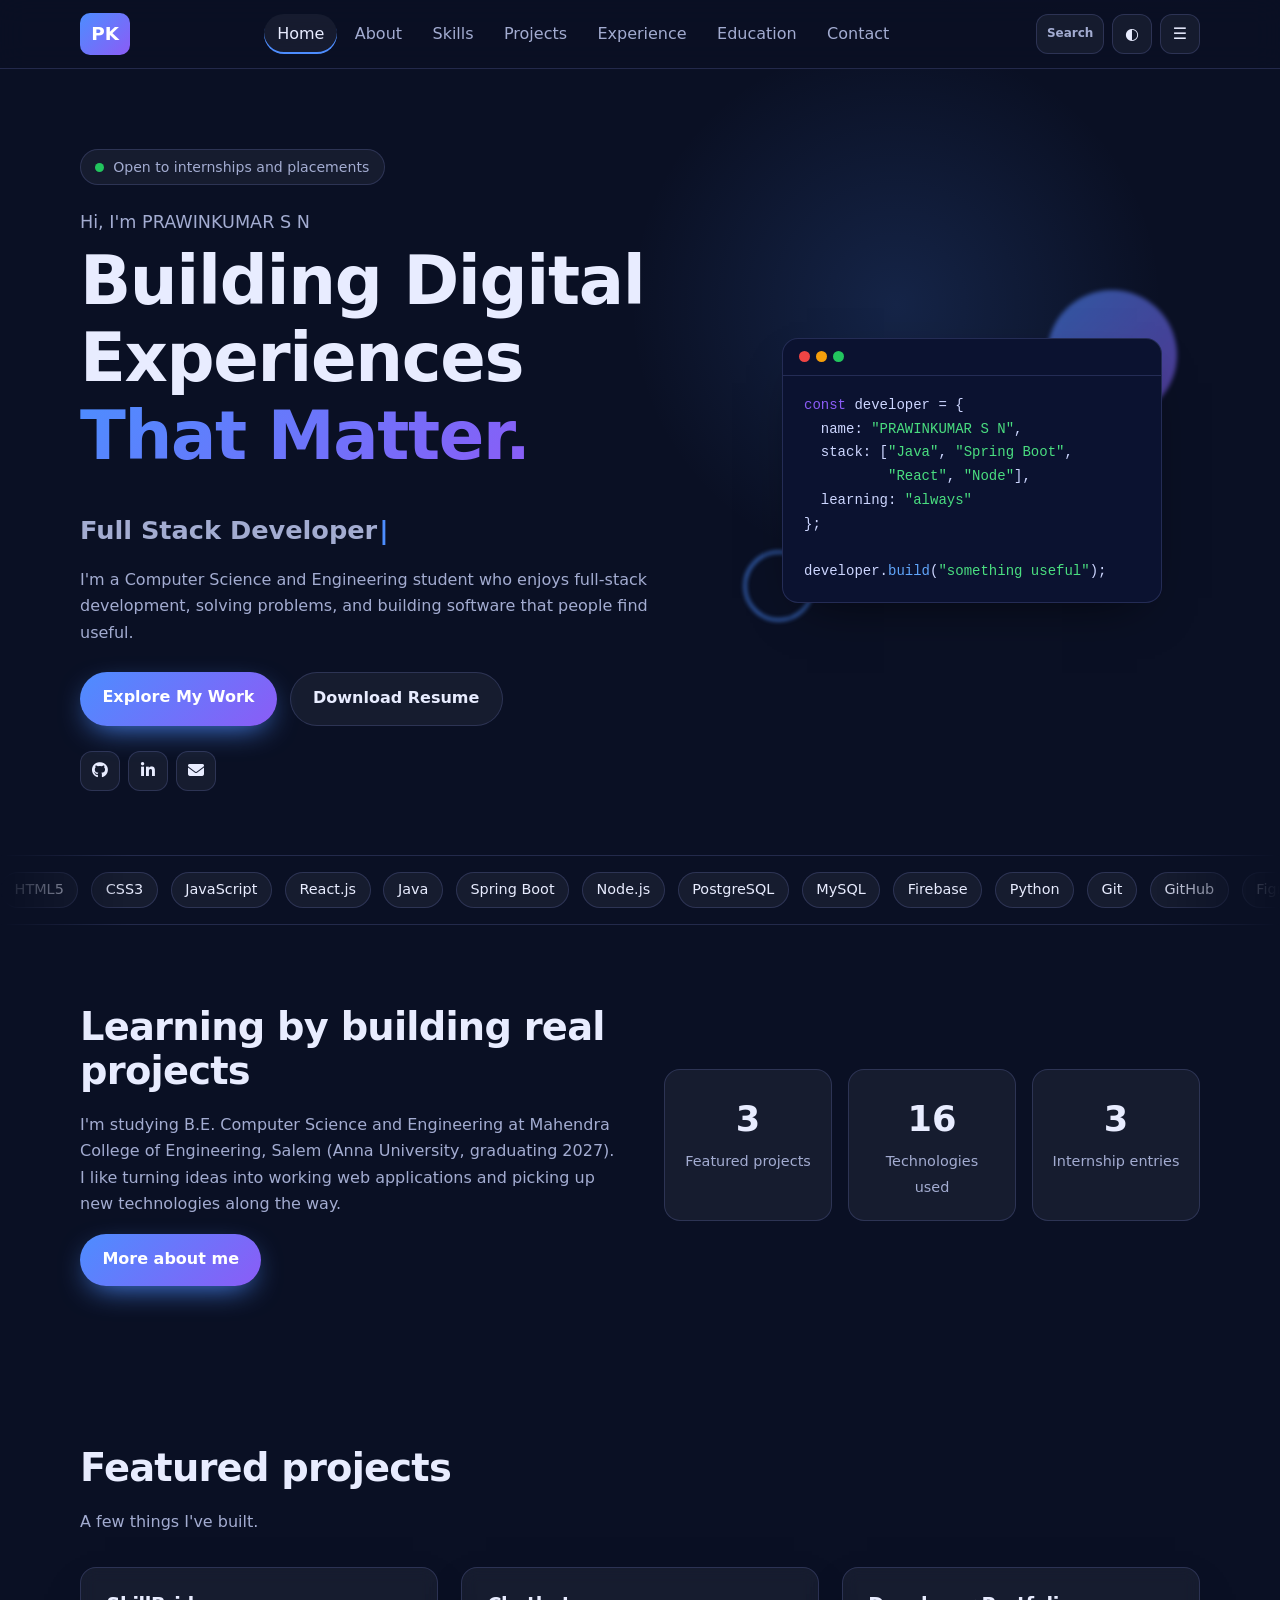
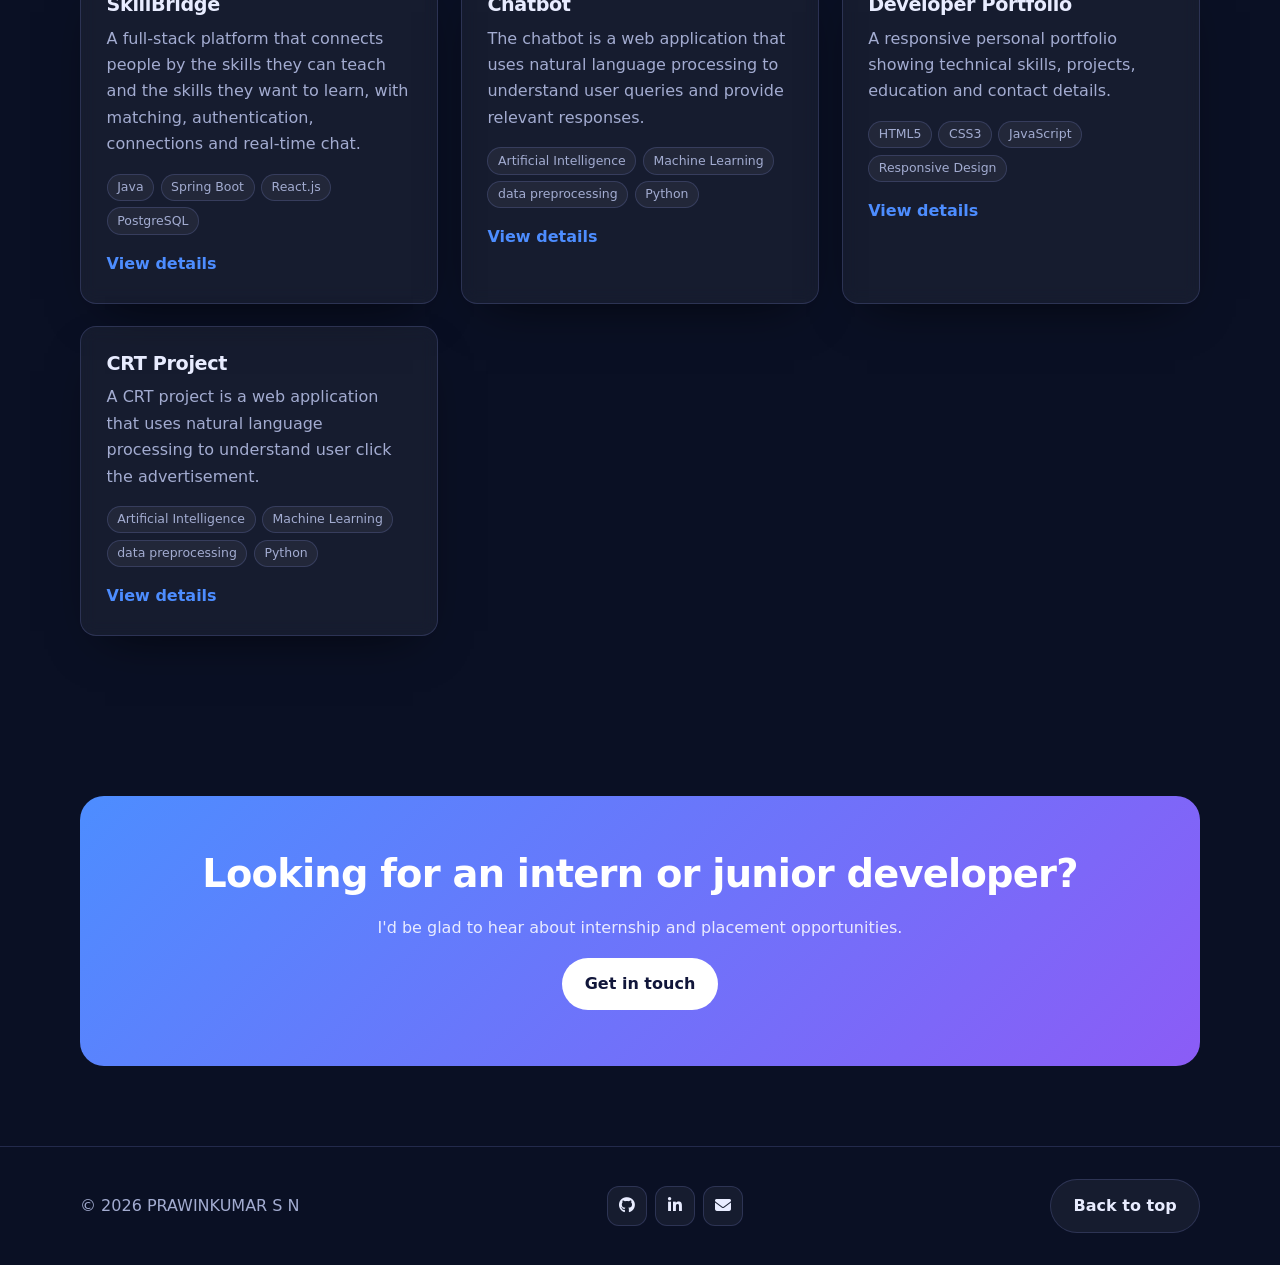
==== index.html @ 8d0e6314 "Add portfolio project files" ====
<!DOCTYPE html>
<html lang="en" data-theme="dark">
<head>
  <meta charset="UTF-8">
  <meta name="viewport" content="width=device-width, initial-scale=1">
  <title>PRAWINKUMAR S N | Aspiring Full Stack Developer</title>
  <link
  rel="stylesheet"
  href="https://cdnjs.cloudflare.com/ajax/libs/font-awesome/6.7.2/css/all.min.css"/>
  <meta name="description" content="Portfolio of PRAWINKUMAR S N, a Computer Science and Engineering student building full-stack web applications.">
  <!-- Apply saved theme before paint so there is no flash between pages -->
  <script>try{document.documentElement.dataset.theme=localStorage.getItem("theme")||"dark"}catch(e){}</script>
  <link rel="stylesheet" href="style.css">
  <script src="config.js"></script>
  <script src="script.js" defer></script>
</head>
<body>
  <div id="site-header"></div>

  <main>
    <!-- HERO -->
    <section class="hero" aria-labelledby="heroTitle">
      <div class="container hero-grid">
        <div>
          <p class="badge" id="availability"><span class="dot"></span><span id="availText"></span></p>
          <p class="name">Hi, I'm PRAWINKUMAR S N</p>
          <h1 id="heroTitle">Building Digital Experiences <span class="grad-text">That Matter.</span></h1>
          <p class="role-line"><span id="roleText"></span></p>
          <p>I'm a Computer Science and Engineering student who enjoys full-stack development, solving problems, and building software that people find useful.</p>
          <div class="cta">
            <a class="btn primary" href="projects.html">Explore My Work</a>
            <a class="btn" id="resumeBtn" href="RESUME(PRAWINKUMAR S N).pdf" download="Prawin_Kumar_Resume.pdf">Download Resume</a>
          </div>
          <div class="socials" id="heroSocials"></div>
        </div>

        <!-- Pure-CSS developer graphic: floating orbs + a tilting code card -->
        <div class="hero-art" aria-hidden="true">
          <span class="orb a"></span><span class="orb b"></span>
          <div class="code-card" id="codeCard">
            <div class="bar"><i></i><i></i><i></i></div>
<pre><span class="k">const</span> developer = {
  name: <span class="s">"PRAWINKUMAR S N"</span>,
  stack: [<span class="s">"Java"</span>, <span class="s">"Spring Boot"</span>,
          <span class="s">"React"</span>, <span class="s">"Node"</span>],
  learning: <span class="s">"always"</span>
};

developer.<span class="f">build</span>(<span class="s">"something useful"</span>);</pre>
          </div>
        </div>
      </div>
    </section>

    <!-- SKILLS MARQUEE (filled from config.js) -->
    <div class="marquee" id="marquee" aria-label="Technologies I work with"></div>

    <!-- ABOUT TEASER -->
    <section class="section">
      <div class="container split">
        <div class="reveal">
          <h2>Learning by building real projects</h2>
          <p>I'm studying B.E. Computer Science and Engineering at Mahendra College of Engineering, Salem (Anna University, graduating 2027). I like turning ideas into working web applications and picking up new technologies along the way.</p>
          <a class="btn primary" href="about.html">More about me</a>
        </div>
        <div class="stats reveal" id="stats"></div>
      </div>
    </section>

    <!-- FEATURED PROJECTS (filled from config.js) -->
    <section class="section">
      <div class="container">
        <h2 class="reveal">Featured projects</h2>
        <p class="reveal">A few things I've built.</p>
        <div class="cards" id="featured"></div>
      </div>
    </section>

    <!-- CONTACT BAND -->
    <section class="section">
      <div class="container cta-band reveal">
        <h2>Looking for an intern or junior developer?</h2>
        <p>I'd be glad to hear about internship and placement opportunities.</p>
        <a class="btn" href="contact.html">Get in touch</a>
      </div>
    </section>
  </main>

  <footer id="site-footer"></footer>
</body>
</html>
---- style.css ----
/* ==========================================================
   style.css — shared by every page
   1 tokens · 2 base · 3 nav · 4 buttons/cards · 5 hero
   6 sections · 7 palette/footer · 8 responsive/motion
   ========================================================== */

/* Smooth cross-page fade (Chrome/Edge); other browsers just load instantly */
@view-transition { navigation: auto; }

/* ---------- 1. Theme tokens: change colours HERE ---------- */
:root {
  --bg: #0a1024; --bg-2: #101834; --surface: rgba(255,255,255,.05); --border: rgba(148,163,255,.18);
  --text: #e8ecff; --muted: #a3acd1; --blue: #4d8dff; --violet: #8b5cf6;
  --grad: linear-gradient(135deg, var(--blue), var(--violet));
  --radius: 16px; --shadow: 0 20px 50px -25px rgba(0,0,0,.7);
}
:root[data-theme="light"] {
  --bg: #f5f7ff; --bg-2: #e9edff; --surface: rgba(255,255,255,.75); --border: rgba(60,70,160,.16);
  --text: #11163a; --muted: #4a5280; --blue: #2457e6; --violet: #6d3fe0; --shadow: 0 20px 40px -25px rgba(40,50,120,.35);
}

/* ---------- 2. Base ---------- */
*, *::before, *::after { box-sizing: border-box; }
html { scroll-behavior: smooth; scroll-padding-top: 80px; }
body { margin: 0; font: 16px/1.65 system-ui, "Segoe UI", Roboto, sans-serif; color: var(--text);
  background: radial-gradient(1000px 500px at 85% -10%, rgba(139,92,246,.18), transparent 60%), var(--bg); }
h1, h2, h3 { line-height: 1.15; margin: 0 0 .5em; letter-spacing: -.02em; }
h1 { font-size: clamp(2.3rem, 6vw, 4.2rem); } h2 { font-size: clamp(1.7rem, 3.5vw, 2.4rem); } h3 { font-size: 1.2rem; }
p { margin: 0 0 1em; color: var(--muted); }
a { color: inherit; }
:focus-visible { outline: 3px solid var(--blue); outline-offset: 3px; border-radius: 6px; }
.container { width: min(1120px, 92%); margin-inline: auto; }
.section { padding: 5rem 0; }
.muted { color: var(--muted); }
.grad-text { background: var(--grad); -webkit-background-clip: text; background-clip: text; color: transparent; }

/* ---------- 3. Navigation ---------- */
#site-header { position: sticky; top: 0; z-index: 50; backdrop-filter: blur(14px); background: color-mix(in srgb, var(--bg) 70%, transparent); border-bottom: 1px solid var(--border); }
.progress { position: absolute; left: 0; bottom: -1px; height: 3px; width: 100%; background: var(--grad); transform-origin: left; transform: scaleX(0); }
.nav { display: flex; align-items: center; justify-content: space-between; height: 68px; }
.logo { font-weight: 800; font-size: 1.15rem; text-decoration: none; padding: .35rem .7rem; border-radius: 10px; background: var(--grad); color: #fff; }
.nav-links { display: flex; gap: .3rem; }
.nav-links a { text-decoration: none; padding: .45rem .8rem; border-radius: 999px; color: var(--muted); transition: .2s; }
.nav-links a:hover { color: var(--text); background: var(--surface); }
.nav-links a[aria-current="page"] { color: var(--text); background: var(--surface); box-shadow: inset 0 -2px 0 var(--blue); }
.nav-tools { display: flex; gap: .5rem; }
.burger { display: none; }

/* ---------- 4. Buttons, cards, chips ---------- */
.btn, .icon-btn { font: inherit; cursor: pointer; text-decoration: none; transition: transform .2s, box-shadow .2s, background .2s; }
.btn { display: inline-block; padding: .8rem 1.4rem; border-radius: 999px; border: 1px solid var(--border); color: var(--text); background: var(--surface); font-weight: 600; }
.btn.primary { background: var(--grad); color: #fff; border: 0; box-shadow: 0 10px 30px -10px var(--blue); }
.btn:hover { transform: translateY(-2px); }
.icon-btn { display: inline-grid; place-items: center; min-width: 40px; height: 40px; padding: 0 .6rem; border-radius: 12px; border: 1px solid var(--border); background: var(--surface); color: var(--text); font-weight: 700; }
.icon-btn:hover { background: var(--grad); color: #fff; }
.kbd-btn { font-size: .75rem; color: var(--muted); }
.card { background: var(--surface); border: 1px solid var(--border); border-radius: var(--radius); padding: 1.6rem; box-shadow: var(--shadow); backdrop-filter: blur(8px); transition: transform .2s, border-color .2s; }
.card:hover { border-color: var(--blue); }
.chip { display: inline-block; padding: .3rem .85rem; border-radius: 999px; border: 1px solid var(--border); background: var(--surface); font-size: .9rem; white-space: nowrap; }
.chip.sm { font-size: .78rem; padding: .15rem .6rem; color: var(--muted); }
.tags { display: flex; flex-wrap: wrap; gap: .4rem; margin: 1rem 0; }
.link { color: var(--blue); font-weight: 600; text-decoration: none; } .link:hover { text-decoration: underline; }

/* ---------- 5. Hero (home) ---------- */
.hero { position: relative; overflow: hidden; padding: 5rem 0 4rem; --mx: 70%; --my: 30%; }
.hero::before { content: ""; position: absolute; inset: 0; pointer-events: none; background: radial-gradient(380px circle at var(--mx) var(--my), rgba(77,141,255,.16), transparent 70%); }
.hero-grid { position: relative; display: grid; grid-template-columns: 1.15fr .85fr; gap: 3rem; align-items: center; }
.badge { display: inline-flex; align-items: center; gap: .55rem; padding: .35rem .9rem; border: 1px solid var(--border); border-radius: 999px; background: var(--surface); font-size: .88rem; margin-bottom: 1.4rem; }
.dot { width: 9px; height: 9px; border-radius: 50%; background: #22c55e; box-shadow: 0 0 0 0 rgba(34,197,94,.6); animation: pulse 2s infinite; }
.hero .name { color: var(--muted); font-size: 1.1rem; margin-bottom: .4rem; }
.role-line { font-size: clamp(1.2rem, 2.5vw, 1.6rem); font-weight: 600; margin-bottom: 1rem; min-height: 2.2rem; }
.role-line::after { content: "|"; margin-left: 2px; color: var(--blue); animation: blink 1s steps(1) infinite; }
.cta { display: flex; flex-wrap: wrap; gap: .8rem; margin: 1.6rem 0; }
.socials { display: flex; gap: .5rem; }
.hero-art { position: relative; display: grid; place-items: center; min-height: 360px; }
.orb { position: absolute; border-radius: 50%; filter: blur(2px); animation: float 8s ease-in-out infinite; }
.orb.a { width: 130px; height: 130px; background: var(--grad); top: 0; right: 5%; opacity: .55; }
.orb.b { width: 70px; height: 70px; border: 2px solid var(--blue); bottom: 8%; left: 0; animation-delay: -3s; }
.code-card { position: relative; width: min(100%, 380px); border-radius: var(--radius); background: #0b1230; border: 1px solid var(--border); box-shadow: var(--shadow); transition: transform .15s; font: 14px/1.7 ui-monospace, Consolas, monospace; color: #cdd6ff; }
.code-card .bar { display: flex; gap: 6px; padding: .8rem 1rem; border-bottom: 1px solid var(--border); }
.code-card .bar i { width: 11px; height: 11px; border-radius: 50%; background: #ef4444; } .code-card .bar i:nth-child(2) { background: #f59e0b; } .code-card .bar i:nth-child(3) { background: #22c55e; }
.code-card pre { margin: 0; padding: 1.1rem 1.3rem; overflow-x: auto; }
.k { color: #8b5cf6; } .s { color: #4ade80; } .f { color: #60a5fa; }

/* ---------- 6. Sections ---------- */
.marquee { overflow: hidden; border-block: 1px solid var(--border); padding: 1rem 0; mask-image: linear-gradient(90deg, transparent, #000 10%, #000 90%, transparent); }
.track { display: flex; gap: .8rem; width: max-content; animation: scroll 35s linear infinite; }
.marquee:hover .track { animation-play-state: paused; }
.split { display: grid; grid-template-columns: 1fr 1fr; gap: 3rem; align-items: center; }
.stats { display: grid; grid-template-columns: repeat(3, 1fr); gap: 1rem; }
.stat { padding: 1.2rem; border-radius: var(--radius); border: 1px solid var(--border); background: var(--surface); text-align: center; }
.stat strong { display: block; font-size: 2.2rem; } .stat span { color: var(--muted); font-size: .9rem; }
.cards { display: grid; grid-template-columns: repeat(auto-fit, minmax(280px, 1fr)); gap: 1.4rem; margin-top: 2rem; }
.cta-band { text-align: center; padding: 3.5rem 1.5rem; border-radius: 24px; background: var(--grad); color: #fff; }
.cta-band p { color: rgba(255,255,255,.85); } .cta-band .btn { background: #fff; color: #11163a; border: 0; }
.reveal { opacity: 0; transform: translateY(24px); transition: opacity .7s, transform .7s; }
.reveal.in { opacity: 1; transform: none; }

/* ---------- 7. Palette + footer ---------- */
.palette { border: 1px solid var(--border); border-radius: var(--radius); background: var(--bg-2); color: var(--text); width: min(520px, 92vw); padding: 1rem; margin-top: 12vh; }
.palette::backdrop { background: rgba(5,8,24,.6); backdrop-filter: blur(4px); }
.palette input { width: 100%; padding: .8rem 1rem; font: inherit; border-radius: 10px; border: 1px solid var(--border); background: var(--bg); color: var(--text); }
.palette ul { list-style: none; margin: .6rem 0 0; padding: 0; }
.palette li { padding: .6rem .9rem; border-radius: 8px; cursor: pointer; } .palette li.sel, .palette li:hover { background: var(--grad); color: #fff; }
#site-footer { border-top: 1px solid var(--border); padding: 2rem 0; }
.foot { display: flex; flex-wrap: wrap; gap: 1rem; align-items: center; justify-content: space-between; } .foot p { margin: 0; }

/* ---------- 8. Responsive + motion ---------- */
@keyframes float { 50% { transform: translateY(-18px); } }
@keyframes blink { 50% { opacity: 0; } }
@keyframes scroll { to { transform: translateX(-50%); } }
@keyframes pulse { 70% { box-shadow: 0 0 0 9px rgba(34,197,94,0); } }
@media (max-width: 900px) {
  .hero-grid, .split { grid-template-columns: 1fr; } .hero-art { min-height: 280px; }
  .burger { display: inline-grid; }
  .nav-links { position: absolute; top: 68px; left: 0; right: 0; flex-direction: column; padding: 1rem 4%; background: var(--bg-2); border-bottom: 1px solid var(--border); display: none; }
  .nav-links.open { display: flex; } .kbd-btn { display: none; }
}
@media (max-width: 480px) { .stats { grid-template-columns: 1fr; } .section { padding: 3.5rem 0; } }
@media (prefers-reduced-motion: reduce) {
  *, *::before, *::after { animation: none !important; transition: none !important; scroll-behavior: auto !important; }
  .reveal { opacity: 1; transform: none; }
}

/* ==========================================================
   9. Inner pages (about, skills, projects, experience, contact)
   ========================================================== */
.page-hero { padding-top: 4rem; } .page-hero h1 { font-size: clamp(2rem, 5vw, 3.2rem); }
.filters { display: flex; flex-wrap: wrap; gap: .5rem; margin-top: 1.4rem; }
.filters .chip { cursor: pointer; font: inherit; color: var(--text); } .filters .chip.active { background: var(--grad); color: #fff; border-color: transparent; }
.group h3 { margin-bottom: 1rem; } .skill-row { display: flex; flex-wrap: wrap; gap: .6rem; }
.skill { display: flex; align-items: center; gap: .5rem; padding: .4rem .8rem .4rem .4rem; border: 1px solid var(--border); border-radius: 12px; transition: transform .2s, border-color .2s; }
.skill:hover { transform: translateY(-4px) scale(1.04); border-color: var(--violet); }
.ico { display: grid; place-items: center; width: 30px; height: 30px; border-radius: 8px; background: var(--grad); color: #fff; font-size: .72rem; font-weight: 700; }
.modal { width: min(640px, 94vw); max-height: 90vh; overflow: auto; padding: 2rem; border: 1px solid var(--border); border-radius: 20px; background: var(--bg-2); color: var(--text); animation: pop .25s; }
.modal::backdrop { background: rgba(5,8,24,.65); backdrop-filter: blur(5px); }
.modal .close { position: absolute; top: 1rem; right: 1rem; } .modal ul { color: var(--muted); padding-left: 1.2rem; }
@keyframes pop { from { opacity: 0; transform: scale(.96); } }
.timeline { list-style: none; margin: 2rem 0 0; padding: 0 0 0 1.6rem; border-left: 2px solid var(--border); }
.timeline li { position: relative; margin-bottom: 1.6rem; }
.timeline li::before { content: ""; position: absolute; left: -2.15rem; top: 1.6rem; width: 14px; height: 14px; border-radius: 50%; background: var(--grad); }
.todo { color: var(--violet); font-style: italic; }
.card.static:hover { border-color: var(--border); }
form.card { display: grid; gap: .4rem; } form label { font-weight: 600; margin-top: .6rem; }
form input, form textarea { font: inherit; padding: .8rem 1rem; border-radius: 12px; border: 1px solid var(--border); background: var(--bg); color: var(--text); }
form input[aria-invalid="true"], form textarea[aria-invalid="true"] { border-color: #ef4444; }
.err { color: #f87171; min-height: 1.1em; } .status { margin: .8rem 0 0; font-weight: 600; }
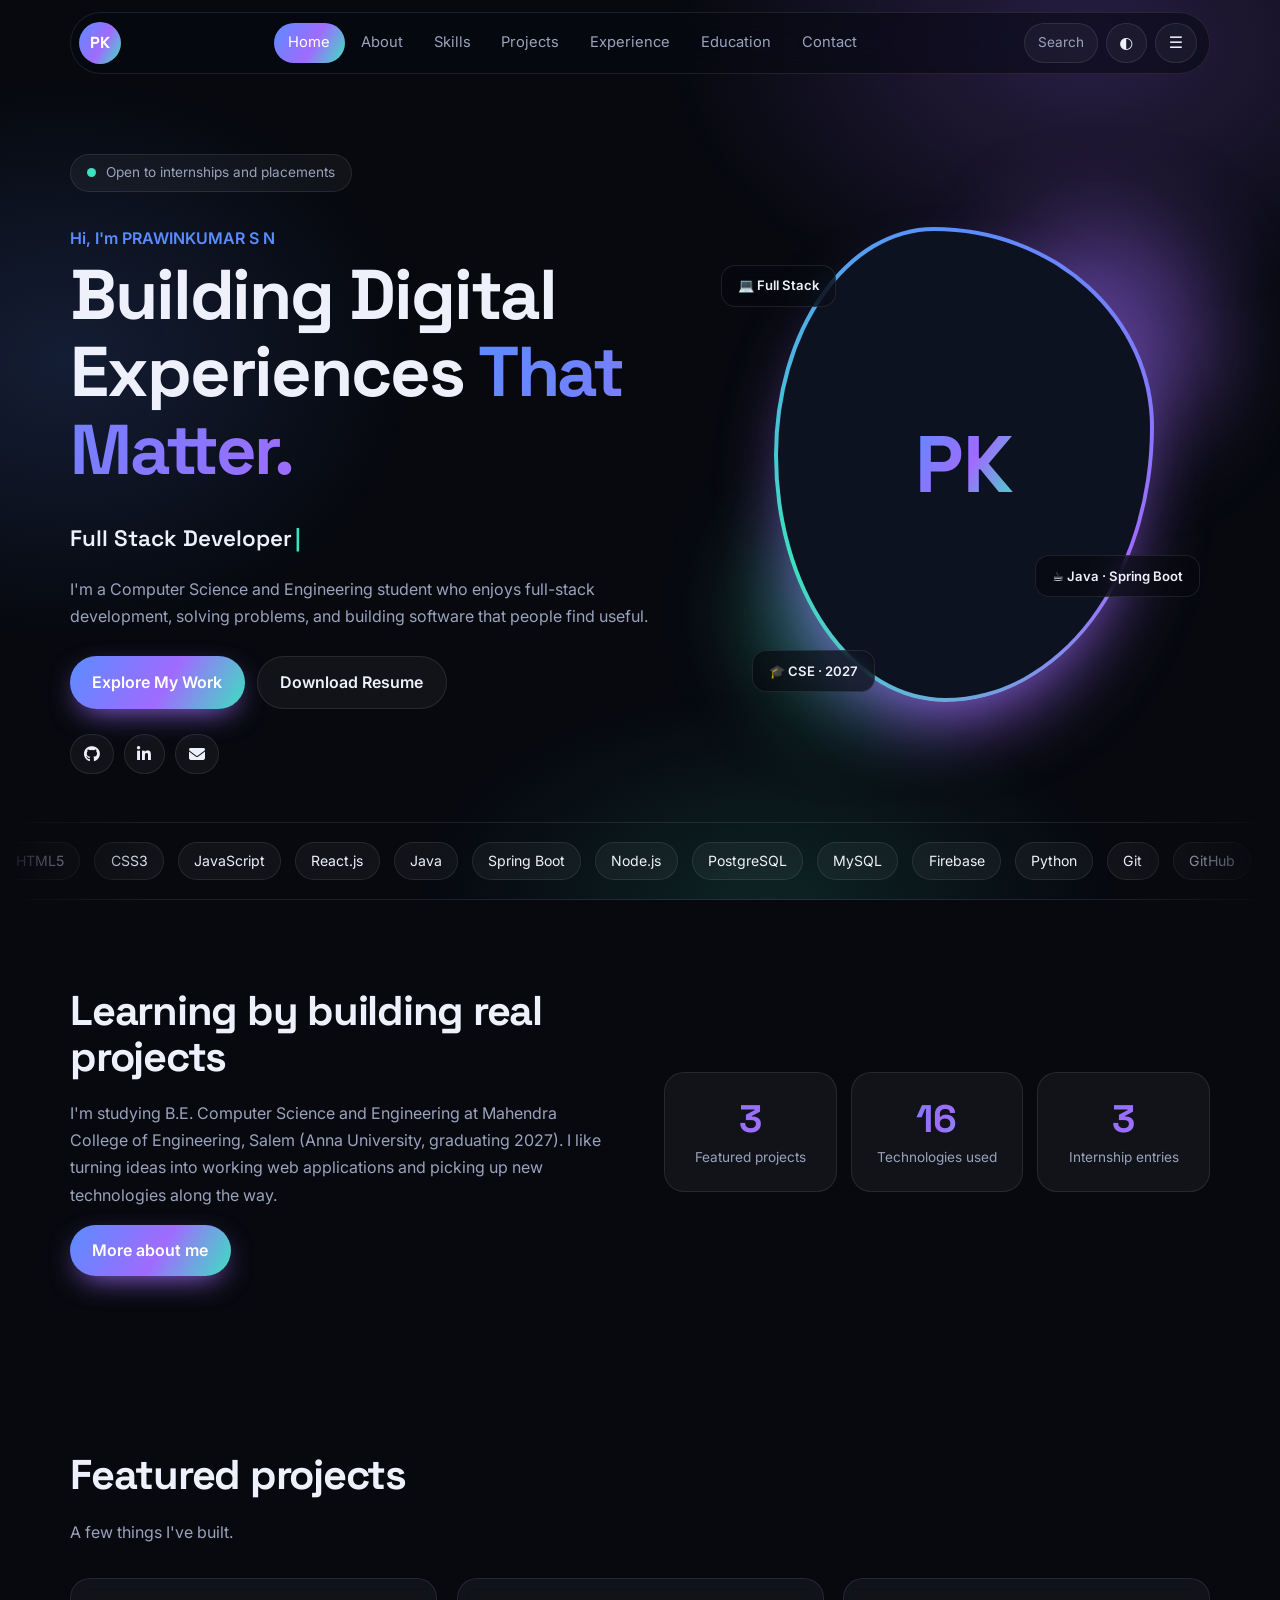
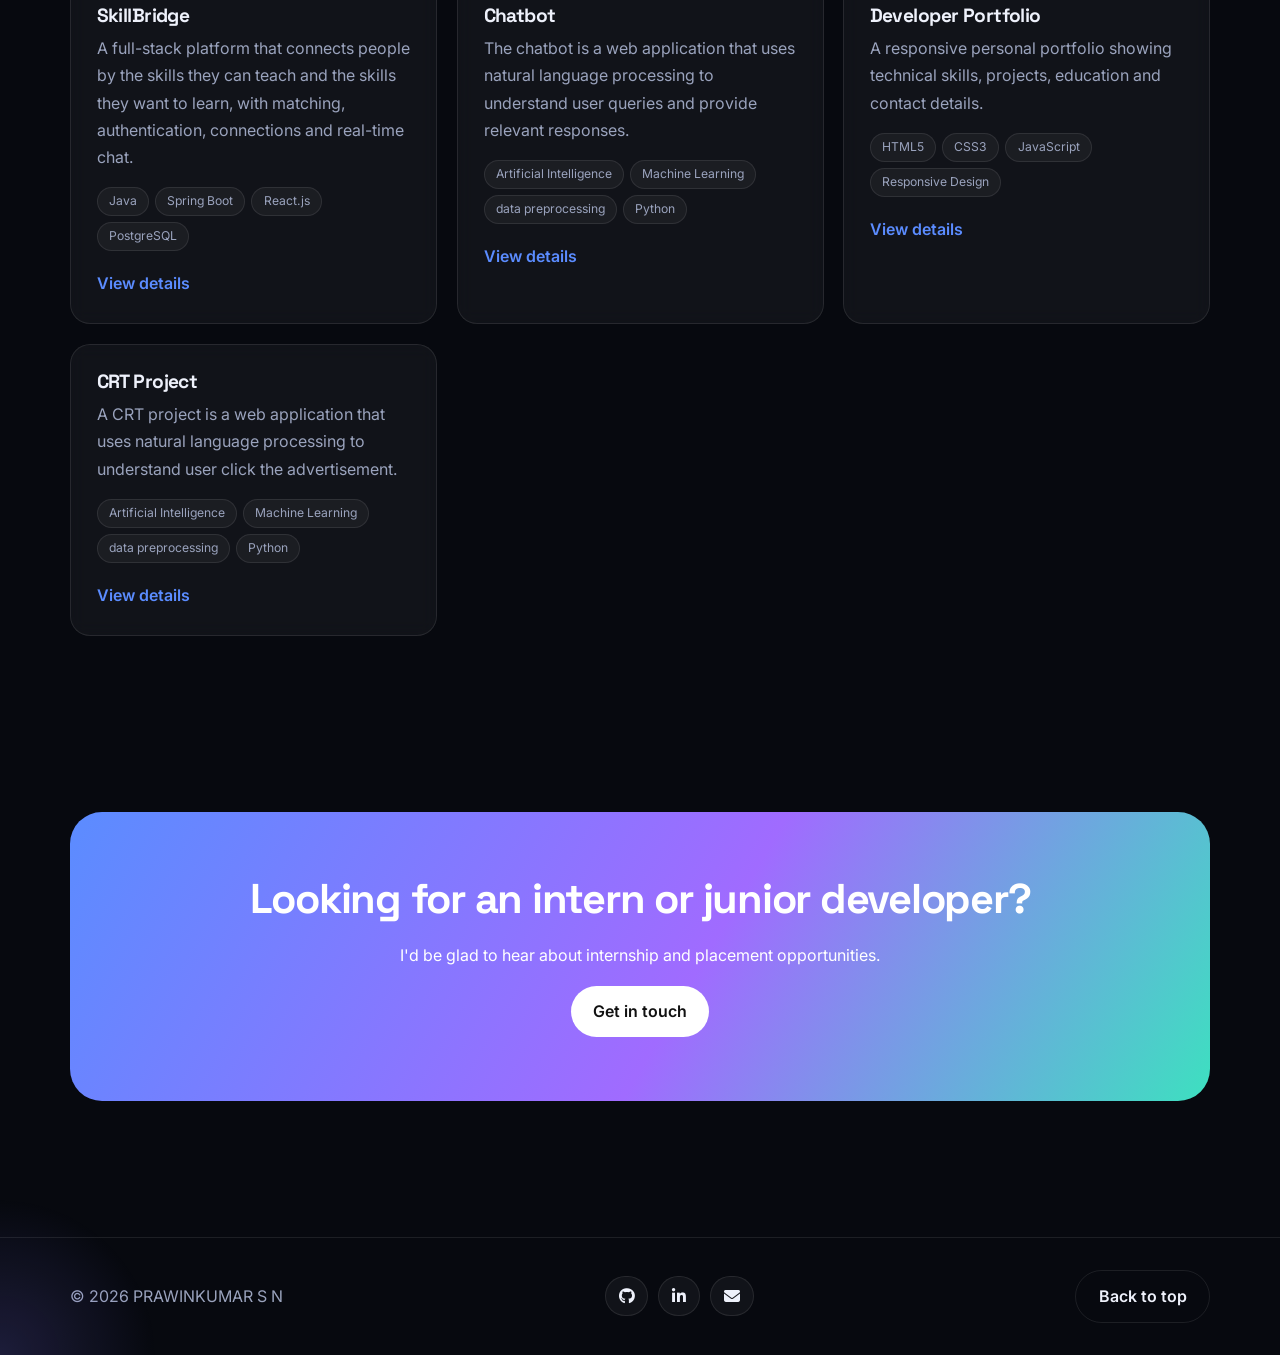
==== commit 2c02609a: "Update the profile picture" ====
--- a/index.html
+++ b/index.html
@@ -10,9 +10,11 @@
   <meta name="description" content="Portfolio of PRAWINKUMAR S N, a Computer Science and Engineering student building full-stack web applications.">
   <!-- Apply saved theme before paint so there is no flash between pages -->
   <script>try{document.documentElement.dataset.theme=localStorage.getItem("theme")||"dark"}catch(e){}</script>
+  <link rel="preconnect" href="https://fonts.googleapis.com"><link href="https://fonts.googleapis.com/css2?family=Inter:wght@400;500;600&family=Space+Grotesk:wght@500;700&display=swap" rel="stylesheet">
   <link rel="stylesheet" href="style.css">
   <script src="config.js"></script>
   <script src="script.js" defer></script>
+  <script src="modern.js" defer></script>
 </head>
 <body>
   <div id="site-header"></div>
@@ -35,20 +37,7 @@
         </div>
 
         <!-- Pure-CSS developer graphic: floating orbs + a tilting code card -->
-        <div class="hero-art" aria-hidden="true">
-          <span class="orb a"></span><span class="orb b"></span>
-          <div class="code-card" id="codeCard">
-            <div class="bar"><i></i><i></i><i></i></div>
-<pre><span class="k">const</span> developer = {
-  name: <span class="s">"PRAWINKUMAR S N"</span>,
-  stack: [<span class="s">"Java"</span>, <span class="s">"Spring Boot"</span>,
-          <span class="s">"React"</span>, <span class="s">"Node"</span>],
-  learning: <span class="s">"always"</span>
-};
-
-developer.<span class="f">build</span>(<span class="s">"something useful"</span>);</pre>
-          </div>
-        </div>
+        <div class="hero-art"><span class="orb a"></span><span class="orb b"></span><div class="photo-slot"></div></div>
       </div>
     </section>
 
--- a/style.css
+++ b/style.css
@@ -1,147 +1,96 @@
-/* ==========================================================
-   style.css — shared by every page
-   1 tokens · 2 base · 3 nav · 4 buttons/cards · 5 hero
-   6 sections · 7 palette/footer · 8 responsive/motion
-   ========================================================== */
-
-/* Smooth cross-page fade (Chrome/Edge); other browsers just load instantly */
+/* style.css — modern redesign. Colours: edit the :root tokens. */
 @view-transition { navigation: auto; }
-
-/* ---------- 1. Theme tokens: change colours HERE ---------- */
-:root {
-  --bg: #0a1024; --bg-2: #101834; --surface: rgba(255,255,255,.05); --border: rgba(148,163,255,.18);
-  --text: #e8ecff; --muted: #a3acd1; --blue: #4d8dff; --violet: #8b5cf6;
-  --grad: linear-gradient(135deg, var(--blue), var(--violet));
-  --radius: 16px; --shadow: 0 20px 50px -25px rgba(0,0,0,.7);
-}
-:root[data-theme="light"] {
-  --bg: #f5f7ff; --bg-2: #e9edff; --surface: rgba(255,255,255,.75); --border: rgba(60,70,160,.16);
-  --text: #11163a; --muted: #4a5280; --blue: #2457e6; --violet: #6d3fe0; --shadow: 0 20px 40px -25px rgba(40,50,120,.35);
-}
-
-/* ---------- 2. Base ---------- */
-*, *::before, *::after { box-sizing: border-box; }
-html { scroll-behavior: smooth; scroll-padding-top: 80px; }
-body { margin: 0; font: 16px/1.65 system-ui, "Segoe UI", Roboto, sans-serif; color: var(--text);
-  background: radial-gradient(1000px 500px at 85% -10%, rgba(139,92,246,.18), transparent 60%), var(--bg); }
-h1, h2, h3 { line-height: 1.15; margin: 0 0 .5em; letter-spacing: -.02em; }
-h1 { font-size: clamp(2.3rem, 6vw, 4.2rem); } h2 { font-size: clamp(1.7rem, 3.5vw, 2.4rem); } h3 { font-size: 1.2rem; }
-p { margin: 0 0 1em; color: var(--muted); }
-a { color: inherit; }
-:focus-visible { outline: 3px solid var(--blue); outline-offset: 3px; border-radius: 6px; }
-.container { width: min(1120px, 92%); margin-inline: auto; }
-.section { padding: 5rem 0; }
-.muted { color: var(--muted); }
-.grad-text { background: var(--grad); -webkit-background-clip: text; background-clip: text; color: transparent; }
-
-/* ---------- 3. Navigation ---------- */
-#site-header { position: sticky; top: 0; z-index: 50; backdrop-filter: blur(14px); background: color-mix(in srgb, var(--bg) 70%, transparent); border-bottom: 1px solid var(--border); }
-.progress { position: absolute; left: 0; bottom: -1px; height: 3px; width: 100%; background: var(--grad); transform-origin: left; transform: scaleX(0); }
-.nav { display: flex; align-items: center; justify-content: space-between; height: 68px; }
-.logo { font-weight: 800; font-size: 1.15rem; text-decoration: none; padding: .35rem .7rem; border-radius: 10px; background: var(--grad); color: #fff; }
-.nav-links { display: flex; gap: .3rem; }
-.nav-links a { text-decoration: none; padding: .45rem .8rem; border-radius: 999px; color: var(--muted); transition: .2s; }
-.nav-links a:hover { color: var(--text); background: var(--surface); }
-.nav-links a[aria-current="page"] { color: var(--text); background: var(--surface); box-shadow: inset 0 -2px 0 var(--blue); }
-.nav-tools { display: flex; gap: .5rem; }
-.burger { display: none; }
-
-/* ---------- 4. Buttons, cards, chips ---------- */
-.btn, .icon-btn { font: inherit; cursor: pointer; text-decoration: none; transition: transform .2s, box-shadow .2s, background .2s; }
-.btn { display: inline-block; padding: .8rem 1.4rem; border-radius: 999px; border: 1px solid var(--border); color: var(--text); background: var(--surface); font-weight: 600; }
-.btn.primary { background: var(--grad); color: #fff; border: 0; box-shadow: 0 10px 30px -10px var(--blue); }
-.btn:hover { transform: translateY(-2px); }
-.icon-btn { display: inline-grid; place-items: center; min-width: 40px; height: 40px; padding: 0 .6rem; border-radius: 12px; border: 1px solid var(--border); background: var(--surface); color: var(--text); font-weight: 700; }
-.icon-btn:hover { background: var(--grad); color: #fff; }
-.kbd-btn { font-size: .75rem; color: var(--muted); }
-.card { background: var(--surface); border: 1px solid var(--border); border-radius: var(--radius); padding: 1.6rem; box-shadow: var(--shadow); backdrop-filter: blur(8px); transition: transform .2s, border-color .2s; }
-.card:hover { border-color: var(--blue); }
-.chip { display: inline-block; padding: .3rem .85rem; border-radius: 999px; border: 1px solid var(--border); background: var(--surface); font-size: .9rem; white-space: nowrap; }
-.chip.sm { font-size: .78rem; padding: .15rem .6rem; color: var(--muted); }
-.tags { display: flex; flex-wrap: wrap; gap: .4rem; margin: 1rem 0; }
-.link { color: var(--blue); font-weight: 600; text-decoration: none; } .link:hover { text-decoration: underline; }
-
-/* ---------- 5. Hero (home) ---------- */
-.hero { position: relative; overflow: hidden; padding: 5rem 0 4rem; --mx: 70%; --my: 30%; }
-.hero::before { content: ""; position: absolute; inset: 0; pointer-events: none; background: radial-gradient(380px circle at var(--mx) var(--my), rgba(77,141,255,.16), transparent 70%); }
-.hero-grid { position: relative; display: grid; grid-template-columns: 1.15fr .85fr; gap: 3rem; align-items: center; }
-.badge { display: inline-flex; align-items: center; gap: .55rem; padding: .35rem .9rem; border: 1px solid var(--border); border-radius: 999px; background: var(--surface); font-size: .88rem; margin-bottom: 1.4rem; }
-.dot { width: 9px; height: 9px; border-radius: 50%; background: #22c55e; box-shadow: 0 0 0 0 rgba(34,197,94,.6); animation: pulse 2s infinite; }
-.hero .name { color: var(--muted); font-size: 1.1rem; margin-bottom: .4rem; }
-.role-line { font-size: clamp(1.2rem, 2.5vw, 1.6rem); font-weight: 600; margin-bottom: 1rem; min-height: 2.2rem; }
-.role-line::after { content: "|"; margin-left: 2px; color: var(--blue); animation: blink 1s steps(1) infinite; }
-.cta { display: flex; flex-wrap: wrap; gap: .8rem; margin: 1.6rem 0; }
-.socials { display: flex; gap: .5rem; }
-.hero-art { position: relative; display: grid; place-items: center; min-height: 360px; }
-.orb { position: absolute; border-radius: 50%; filter: blur(2px); animation: float 8s ease-in-out infinite; }
-.orb.a { width: 130px; height: 130px; background: var(--grad); top: 0; right: 5%; opacity: .55; }
-.orb.b { width: 70px; height: 70px; border: 2px solid var(--blue); bottom: 8%; left: 0; animation-delay: -3s; }
-.code-card { position: relative; width: min(100%, 380px); border-radius: var(--radius); background: #0b1230; border: 1px solid var(--border); box-shadow: var(--shadow); transition: transform .15s; font: 14px/1.7 ui-monospace, Consolas, monospace; color: #cdd6ff; }
-.code-card .bar { display: flex; gap: 6px; padding: .8rem 1rem; border-bottom: 1px solid var(--border); }
-.code-card .bar i { width: 11px; height: 11px; border-radius: 50%; background: #ef4444; } .code-card .bar i:nth-child(2) { background: #f59e0b; } .code-card .bar i:nth-child(3) { background: #22c55e; }
-.code-card pre { margin: 0; padding: 1.1rem 1.3rem; overflow-x: auto; }
-.k { color: #8b5cf6; } .s { color: #4ade80; } .f { color: #60a5fa; }
-
-/* ---------- 6. Sections ---------- */
-.marquee { overflow: hidden; border-block: 1px solid var(--border); padding: 1rem 0; mask-image: linear-gradient(90deg, transparent, #000 10%, #000 90%, transparent); }
-.track { display: flex; gap: .8rem; width: max-content; animation: scroll 35s linear infinite; }
-.marquee:hover .track { animation-play-state: paused; }
-.split { display: grid; grid-template-columns: 1fr 1fr; gap: 3rem; align-items: center; }
-.stats { display: grid; grid-template-columns: repeat(3, 1fr); gap: 1rem; }
-.stat { padding: 1.2rem; border-radius: var(--radius); border: 1px solid var(--border); background: var(--surface); text-align: center; }
-.stat strong { display: block; font-size: 2.2rem; } .stat span { color: var(--muted); font-size: .9rem; }
-.cards { display: grid; grid-template-columns: repeat(auto-fit, minmax(280px, 1fr)); gap: 1.4rem; margin-top: 2rem; }
-.cta-band { text-align: center; padding: 3.5rem 1.5rem; border-radius: 24px; background: var(--grad); color: #fff; }
-.cta-band p { color: rgba(255,255,255,.85); } .cta-band .btn { background: #fff; color: #11163a; border: 0; }
-.reveal { opacity: 0; transform: translateY(24px); transition: opacity .7s, transform .7s; }
-.reveal.in { opacity: 1; transform: none; }
-
-/* ---------- 7. Palette + footer ---------- */
-.palette { border: 1px solid var(--border); border-radius: var(--radius); background: var(--bg-2); color: var(--text); width: min(520px, 92vw); padding: 1rem; margin-top: 12vh; }
-.palette::backdrop { background: rgba(5,8,24,.6); backdrop-filter: blur(4px); }
-.palette input { width: 100%; padding: .8rem 1rem; font: inherit; border-radius: 10px; border: 1px solid var(--border); background: var(--bg); color: var(--text); }
-.palette ul { list-style: none; margin: .6rem 0 0; padding: 0; }
-.palette li { padding: .6rem .9rem; border-radius: 8px; cursor: pointer; } .palette li.sel, .palette li:hover { background: var(--grad); color: #fff; }
-#site-footer { border-top: 1px solid var(--border); padding: 2rem 0; }
-.foot { display: flex; flex-wrap: wrap; gap: 1rem; align-items: center; justify-content: space-between; } .foot p { margin: 0; }
-
-/* ---------- 8. Responsive + motion ---------- */
-@keyframes float { 50% { transform: translateY(-18px); } }
-@keyframes blink { 50% { opacity: 0; } }
-@keyframes scroll { to { transform: translateX(-50%); } }
-@keyframes pulse { 70% { box-shadow: 0 0 0 9px rgba(34,197,94,0); } }
-@media (max-width: 900px) {
-  .hero-grid, .split { grid-template-columns: 1fr; } .hero-art { min-height: 280px; }
-  .burger { display: inline-grid; }
-  .nav-links { position: absolute; top: 68px; left: 0; right: 0; flex-direction: column; padding: 1rem 4%; background: var(--bg-2); border-bottom: 1px solid var(--border); display: none; }
-  .nav-links.open { display: flex; } .kbd-btn { display: none; }
-}
-@media (max-width: 480px) { .stats { grid-template-columns: 1fr; } .section { padding: 3.5rem 0; } }
-@media (prefers-reduced-motion: reduce) {
-  *, *::before, *::after { animation: none !important; transition: none !important; scroll-behavior: auto !important; }
-  .reveal { opacity: 1; transform: none; }
-}
-
-/* ==========================================================
-   9. Inner pages (about, skills, projects, experience, contact)
-   ========================================================== */
-.page-hero { padding-top: 4rem; } .page-hero h1 { font-size: clamp(2rem, 5vw, 3.2rem); }
-.filters { display: flex; flex-wrap: wrap; gap: .5rem; margin-top: 1.4rem; }
-.filters .chip { cursor: pointer; font: inherit; color: var(--text); } .filters .chip.active { background: var(--grad); color: #fff; border-color: transparent; }
-.group h3 { margin-bottom: 1rem; } .skill-row { display: flex; flex-wrap: wrap; gap: .6rem; }
-.skill { display: flex; align-items: center; gap: .5rem; padding: .4rem .8rem .4rem .4rem; border: 1px solid var(--border); border-radius: 12px; transition: transform .2s, border-color .2s; }
-.skill:hover { transform: translateY(-4px) scale(1.04); border-color: var(--violet); }
-.ico { display: grid; place-items: center; width: 30px; height: 30px; border-radius: 8px; background: var(--grad); color: #fff; font-size: .72rem; font-weight: 700; }
-.modal { width: min(640px, 94vw); max-height: 90vh; overflow: auto; padding: 2rem; border: 1px solid var(--border); border-radius: 20px; background: var(--bg-2); color: var(--text); animation: pop .25s; }
-.modal::backdrop { background: rgba(5,8,24,.65); backdrop-filter: blur(5px); }
-.modal .close { position: absolute; top: 1rem; right: 1rem; } .modal ul { color: var(--muted); padding-left: 1.2rem; }
-@keyframes pop { from { opacity: 0; transform: scale(.96); } }
-.timeline { list-style: none; margin: 2rem 0 0; padding: 0 0 0 1.6rem; border-left: 2px solid var(--border); }
-.timeline li { position: relative; margin-bottom: 1.6rem; }
-.timeline li::before { content: ""; position: absolute; left: -2.15rem; top: 1.6rem; width: 14px; height: 14px; border-radius: 50%; background: var(--grad); }
-.todo { color: var(--violet); font-style: italic; }
-.card.static:hover { border-color: var(--border); }
-form.card { display: grid; gap: .4rem; } form label { font-weight: 600; margin-top: .6rem; }
-form input, form textarea { font: inherit; padding: .8rem 1rem; border-radius: 12px; border: 1px solid var(--border); background: var(--bg); color: var(--text); }
-form input[aria-invalid="true"], form textarea[aria-invalid="true"] { border-color: #ef4444; }
-.err { color: #f87171; min-height: 1.1em; } .status { margin: .8rem 0 0; font-weight: 600; }+:root{--bg:#07090f;--bg-2:#0d1220;--surface:rgba(255,255,255,.045);--border:rgba(255,255,255,.09);--text:#eef1fb;--muted:#9aa3bd;--blue:#5b8cff;--violet:#a06bff;--mint:#3de0c0;
+--grad:linear-gradient(120deg,var(--blue),var(--violet) 55%,var(--mint));--radius:20px;--shadow:0 30px 60px -30px rgba(0,0,0,.8);--mx:50%;--my:50%}
+:root[data-theme=light]{--bg:#f6f7fc;--bg-2:#eceffb;--surface:rgba(255,255,255,.8);--border:rgba(20,30,90,.1);--text:#0f1330;--muted:#545c82;--blue:#2f5bea;--violet:#7a45e8;--mint:#0fae93;--shadow:0 30px 50px -30px rgba(40,50,120,.35)}
+*,*::before,*::after{box-sizing:border-box}
+html{scroll-behavior:smooth;scroll-padding-top:90px}
+body{margin:0;font:16px/1.7 Inter,system-ui,"Segoe UI",sans-serif;color:var(--text);background:var(--bg);overflow-x:hidden}
+body::before{content:"";position:fixed;inset:0;z-index:-1;background:radial-gradient(600px 400px at 85% 5%,rgba(160,107,255,.22),transparent 70%),radial-gradient(500px 400px at 5% 40%,rgba(91,140,255,.16),transparent 70%),radial-gradient(500px 300px at 60% 100%,rgba(61,224,192,.12),transparent 70%)}
+h1,h2,h3{font-family:"Space Grotesk",Inter,sans-serif;line-height:1.1;margin:0 0 .5em;letter-spacing:-.03em}
+h1{font-size:clamp(2.4rem,6vw,4.4rem)}h2{font-size:clamp(1.8rem,3.5vw,2.6rem)}h3{font-size:1.2rem}
+p{margin:0 0 1em;color:var(--muted)}a{color:inherit}
+:focus-visible{outline:3px solid var(--blue);outline-offset:3px;border-radius:8px}
+.container{width:min(1140px,92%);margin-inline:auto}.section{padding:5.5rem 0}.muted{color:var(--muted)}
+.grad-text{background:var(--grad);-webkit-background-clip:text;background-clip:text;color:transparent;background-size:200%;animation:shine 6s linear infinite}
+/* nav: floating glass pill */
+#site-header{position:sticky;top:12px;z-index:50;margin:12px auto 0;width:min(1140px,94%);border:1px solid var(--border);border-radius:999px;background:color-mix(in srgb,var(--bg) 60%,transparent);backdrop-filter:blur(18px) saturate(1.4)}
+.progress{position:absolute;left:24px;right:24px;bottom:-1px;height:2px;background:var(--grad);transform-origin:left;transform:scaleX(0);border-radius:2px}
+.nav{display:flex;align-items:center;justify-content:space-between;height:60px;padding:0 12px 0 8px;width:100%}
+.logo{display:grid;place-items:center;width:42px;height:42px;border-radius:50%;background:var(--grad);color:#fff;font-weight:800;text-decoration:none;font-family:"Space Grotesk"}
+.nav-links{display:flex;gap:2px}.nav-links a{padding:.45rem .9rem;border-radius:999px;text-decoration:none;color:var(--muted);font-size:.92rem;transition:.25s}
+.nav-links a:hover{color:var(--text);background:var(--surface)}.nav-links a[aria-current=page]{color:#fff;background:var(--grad)}
+.nav-tools{display:flex;gap:8px}.burger{display:none}
+.btn,.icon-btn{font:inherit;cursor:pointer;border:1px solid var(--border);background:var(--surface);color:var(--text);border-radius:999px;text-decoration:none;transition:transform .25s,box-shadow .25s,background .25s}
+.btn{display:inline-flex;align-items:center;gap:.5rem;padding:.75rem 1.4rem;font-weight:600}
+.btn.primary{background:var(--grad);border:0;color:#fff;box-shadow:0 10px 30px -10px var(--violet)}
+.btn:hover,.icon-btn:hover{transform:translateY(-3px);box-shadow:0 14px 30px -12px var(--blue)}
+.btn.ghost{background:none}.icon-btn{min-width:40px;height:40px;padding:0 .8rem;display:inline-grid;place-items:center}
+.kbd-btn{font-size:.85rem;color:var(--muted)}
+/* cards with cursor spotlight */
+.card{position:relative;padding:1.6rem;border:1px solid var(--border);border-radius:var(--radius);background:var(--surface);backdrop-filter:blur(8px);overflow:hidden;transition:transform .2s,border-color .3s;will-change:transform}
+.card::after{content:"";position:absolute;inset:0;pointer-events:none;opacity:0;transition:.3s;background:radial-gradient(260px circle at var(--mx) var(--my),rgba(130,130,255,.22),transparent 70%)}
+.card:hover{border-color:color-mix(in srgb,var(--blue) 50%,transparent)}.card:hover::after{opacity:1}
+.chip{display:inline-block;padding:.35rem .95rem;border:1px solid var(--border);border-radius:999px;background:var(--surface);color:var(--text);font:inherit;font-size:.88rem;cursor:pointer;white-space:nowrap}
+.chip.sm{font-size:.76rem;padding:.2rem .7rem;color:var(--muted);cursor:default}.chip.active{background:var(--grad);border:0;color:#fff}
+.tags{display:flex;flex-wrap:wrap;gap:6px;margin:0 0 1.2rem}.link{color:var(--blue);text-decoration:none;font-weight:600}
+/* hero */
+.hero{position:relative;padding:5rem 0 3rem}
+.hero-grid{display:grid;grid-template-columns:1.1fr .9fr;gap:3rem;align-items:center}
+.badge{display:inline-flex;align-items:center;gap:.6rem;padding:.4rem 1rem;border:1px solid var(--border);border-radius:999px;background:var(--surface);font-size:.85rem}
+.dot{width:9px;height:9px;border-radius:50%;background:var(--mint);box-shadow:0 0 0 0 var(--mint);animation:pulse 2s infinite}
+.hero .name{font-weight:600;color:var(--blue);margin:1.2rem 0 .3rem}
+.role-line{font:600 1.4rem "Space Grotesk";color:var(--text)}.role-line::after{content:"|";margin-left:3px;color:var(--mint);animation:blink 1s steps(1) infinite}
+.cta{display:flex;flex-wrap:wrap;gap:12px;margin:1.6rem 0}.socials{display:flex;gap:10px}
+/* PHOTO — modern frame */
+.hero-art{position:relative;display:grid;place-items:center;min-height:460px}
+.photo-slot{position:relative;width:min(380px,80vw);aspect-ratio:4/5;perspective:900px}
+.photo-frame{position:absolute;inset:0;border-radius:42% 58% 55% 45%/48% 42% 58% 52%;padding:4px;background:conic-gradient(from var(--a,0deg),var(--blue),var(--violet),var(--mint),var(--blue));animation:spin 8s linear infinite,morph 10s ease-in-out infinite;transition:transform .15s;box-shadow:0 40px 80px -30px var(--violet);cursor:pointer}
+.photo-frame .inner{width:100%;height:100%;border-radius:inherit;overflow:hidden;background:var(--bg-2);display:grid;place-items:center;position:relative}
+.photo-frame img{width:100%;height:100%;object-fit:cover;object-position:center top}
+.photo-frame .ph{font:800 5rem "Space Grotesk";background:var(--grad);-webkit-background-clip:text;background-clip:text;color:transparent}
+.photo-frame .hint{position:absolute;bottom:14px;left:50%;translate:-50% 0;font-size:.72rem;padding:.25rem .8rem;border-radius:999px;background:rgba(0,0,0,.55);color:#fff;opacity:0;transition:.3s;white-space:nowrap}
+.photo-frame:hover .hint{opacity:1}
+.float-chip{position:absolute;padding:.55rem 1rem;border:1px solid var(--border);border-radius:14px;background:color-mix(in srgb,var(--bg) 65%,transparent);backdrop-filter:blur(14px);font-size:.82rem;font-weight:600;box-shadow:var(--shadow);animation:float 5s ease-in-out infinite;z-index:2}
+.float-chip.c1{top:8%;left:-14%}.float-chip.c2{bottom:22%;right:-12%;animation-delay:-2s}.float-chip.c3{bottom:2%;left:-6%;animation-delay:-3.5s}
+.orb{position:absolute;border-radius:50%;filter:blur(50px);opacity:.5;z-index:-1}.orb.a{width:220px;height:220px;background:var(--violet);top:0;right:0}.orb.b{width:180px;height:180px;background:var(--mint);bottom:0;left:10%}
+.code-card{display:none}
+/* marquee */
+.marquee{overflow:hidden;padding:1.2rem 0;border-block:1px solid var(--border);mask:linear-gradient(90deg,transparent,#000 12%,#000 88%,transparent)}
+.track{display:flex;gap:14px;width:max-content;animation:scroll 32s linear infinite}.marquee:hover .track{animation-play-state:paused}
+.split{display:grid;grid-template-columns:1fr 1fr;gap:3rem;align-items:center}
+.stats{display:grid;grid-template-columns:repeat(auto-fit,minmax(130px,1fr));gap:14px}
+.stat{padding:1.3rem;border:1px solid var(--border);border-radius:var(--radius);background:var(--surface);text-align:center}
+.stat strong{display:block;font:700 2.4rem "Space Grotesk";background:var(--grad);-webkit-background-clip:text;background-clip:text;color:transparent}.stat span{font-size:.85rem;color:var(--muted)}
+.cards{display:grid;grid-template-columns:repeat(auto-fit,minmax(280px,1fr));gap:20px;margin-top:2rem}
+.cta-band{text-align:center;padding:4rem 2rem;border-radius:32px;background:var(--grad);position:relative;overflow:hidden}.cta-band h2,.cta-band p{color:#fff}.cta-band .btn{background:#fff;color:#111;border:0}
+.reveal{opacity:0;transform:translateY(30px);transition:opacity .7s,transform .7s}.reveal.in{opacity:1;transform:none}
+/* palette + footer */
+.palette,.modal{border:1px solid var(--border);border-radius:22px;background:var(--bg-2);color:var(--text);padding:0;width:min(560px,92vw);box-shadow:var(--shadow);animation:pop .25s}
+.palette::backdrop,.modal::backdrop{background:rgba(0,0,0,.6);backdrop-filter:blur(6px)}
+.palette input{width:100%;padding:1.1rem 1.4rem;border:0;border-bottom:1px solid var(--border);background:none;color:var(--text);font:inherit;outline:0}
+.palette ul{list-style:none;margin:0;padding:8px;max-height:320px;overflow:auto}.palette li{padding:.7rem 1rem;border-radius:12px;cursor:pointer}.palette li.sel,.palette li:hover{background:var(--grad);color:#fff}
+.modal{padding:2rem}.modal .close{position:absolute;top:14px;right:14px}
+#site-footer{border-top:1px solid var(--border);margin-top:3rem}.foot{display:flex;flex-wrap:wrap;gap:1rem;align-items:center;justify-content:space-between;padding:2rem 0}.foot p{margin:0}
+.page-hero{padding-top:4rem}.filters{display:flex;flex-wrap:wrap;gap:8px;margin:1.4rem 0}
+.group h3{margin-bottom:1rem}.skill-row{display:flex;flex-wrap:wrap;gap:8px}
+.skill{display:inline-flex;align-items:center;gap:.5rem;padding:.4rem .9rem .4rem .45rem;border:1px solid var(--border);border-radius:999px;transition:.25s}
+.skill:hover{transform:translateY(-3px) scale(1.05);border-color:var(--violet)}
+.ico{display:grid;place-items:center;width:26px;height:26px;border-radius:50%;background:var(--grad);color:#fff;font-size:.65rem;font-weight:700}
+.timeline{list-style:none;margin:2rem 0 0;padding:0 0 0 28px;position:relative;display:grid;gap:20px}
+.timeline::before{content:"";position:absolute;left:6px;top:0;bottom:0;width:2px;background:linear-gradient(var(--blue),var(--violet),transparent)}
+.timeline li{position:relative}.timeline li::before{content:"";position:absolute;left:-29px;top:26px;width:14px;height:14px;border-radius:50%;background:var(--bg);border:3px solid var(--mint);box-shadow:0 0 14px var(--mint)}
+.todo{color:var(--violet)}.card.static:hover{transform:none}
+form.card{display:grid;gap:.4rem}form label{font-weight:600;font-size:.9rem;margin-top:.6rem}
+form input,form textarea{width:100%;padding:.85rem 1rem;border:1px solid var(--border);border-radius:14px;background:var(--bg-2);color:var(--text);font:inherit;transition:.25s}
+form input:focus,form textarea:focus{outline:0;border-color:var(--blue);box-shadow:0 0 0 4px rgba(91,140,255,.2)}
+form [aria-invalid=true]{border-color:#ff6b81}.err{color:#ff6b81;min-height:1em}
+#cursorGlow{position:fixed;width:340px;height:340px;border-radius:50%;pointer-events:none;z-index:-1;translate:-50% -50%;background:radial-gradient(circle,rgba(130,120,255,.18),transparent 65%);transition:left .15s,top .15s}
+.toast{position:fixed;bottom:28px;left:50%;translate:-50% 0;padding:.8rem 1.4rem;border-radius:999px;background:var(--grad);color:#fff;font-weight:600;z-index:99;animation:pop .3s}
+@keyframes float{50%{transform:translateY(-12px)}}@keyframes blink{50%{opacity:0}}@keyframes scroll{to{transform:translateX(-50%)}}
+@keyframes pulse{70%{box-shadow:0 0 0 10px transparent}}@keyframes shine{to{background-position:200%}}@keyframes pop{from{opacity:0;transform:scale(.95)}}
+@keyframes spin{to{--a:360deg}}@property --a{syntax:"<angle>";inherits:false;initial-value:0deg}
+@keyframes morph{50%{border-radius:58% 42% 45% 55%/42% 58% 42% 58%}}
+@media(max-width:900px){.hero-grid,.split{grid-template-columns:1fr}.hero-art{order:-1;min-height:380px}.float-chip.c1{left:0}.float-chip.c2{right:0}.burger{display:inline-grid}
+.nav-links{display:none;position:absolute;top:68px;left:0;right:0;flex-direction:column;padding:10px;border:1px solid var(--border);border-radius:24px;background:var(--bg-2)}.nav-links.open{display:flex}.kbd-btn{display:none}}
+@media(prefers-reduced-motion:reduce){*,*::before,*::after{animation:none!important;transition:none!important}.reveal{opacity:1;transform:none}}
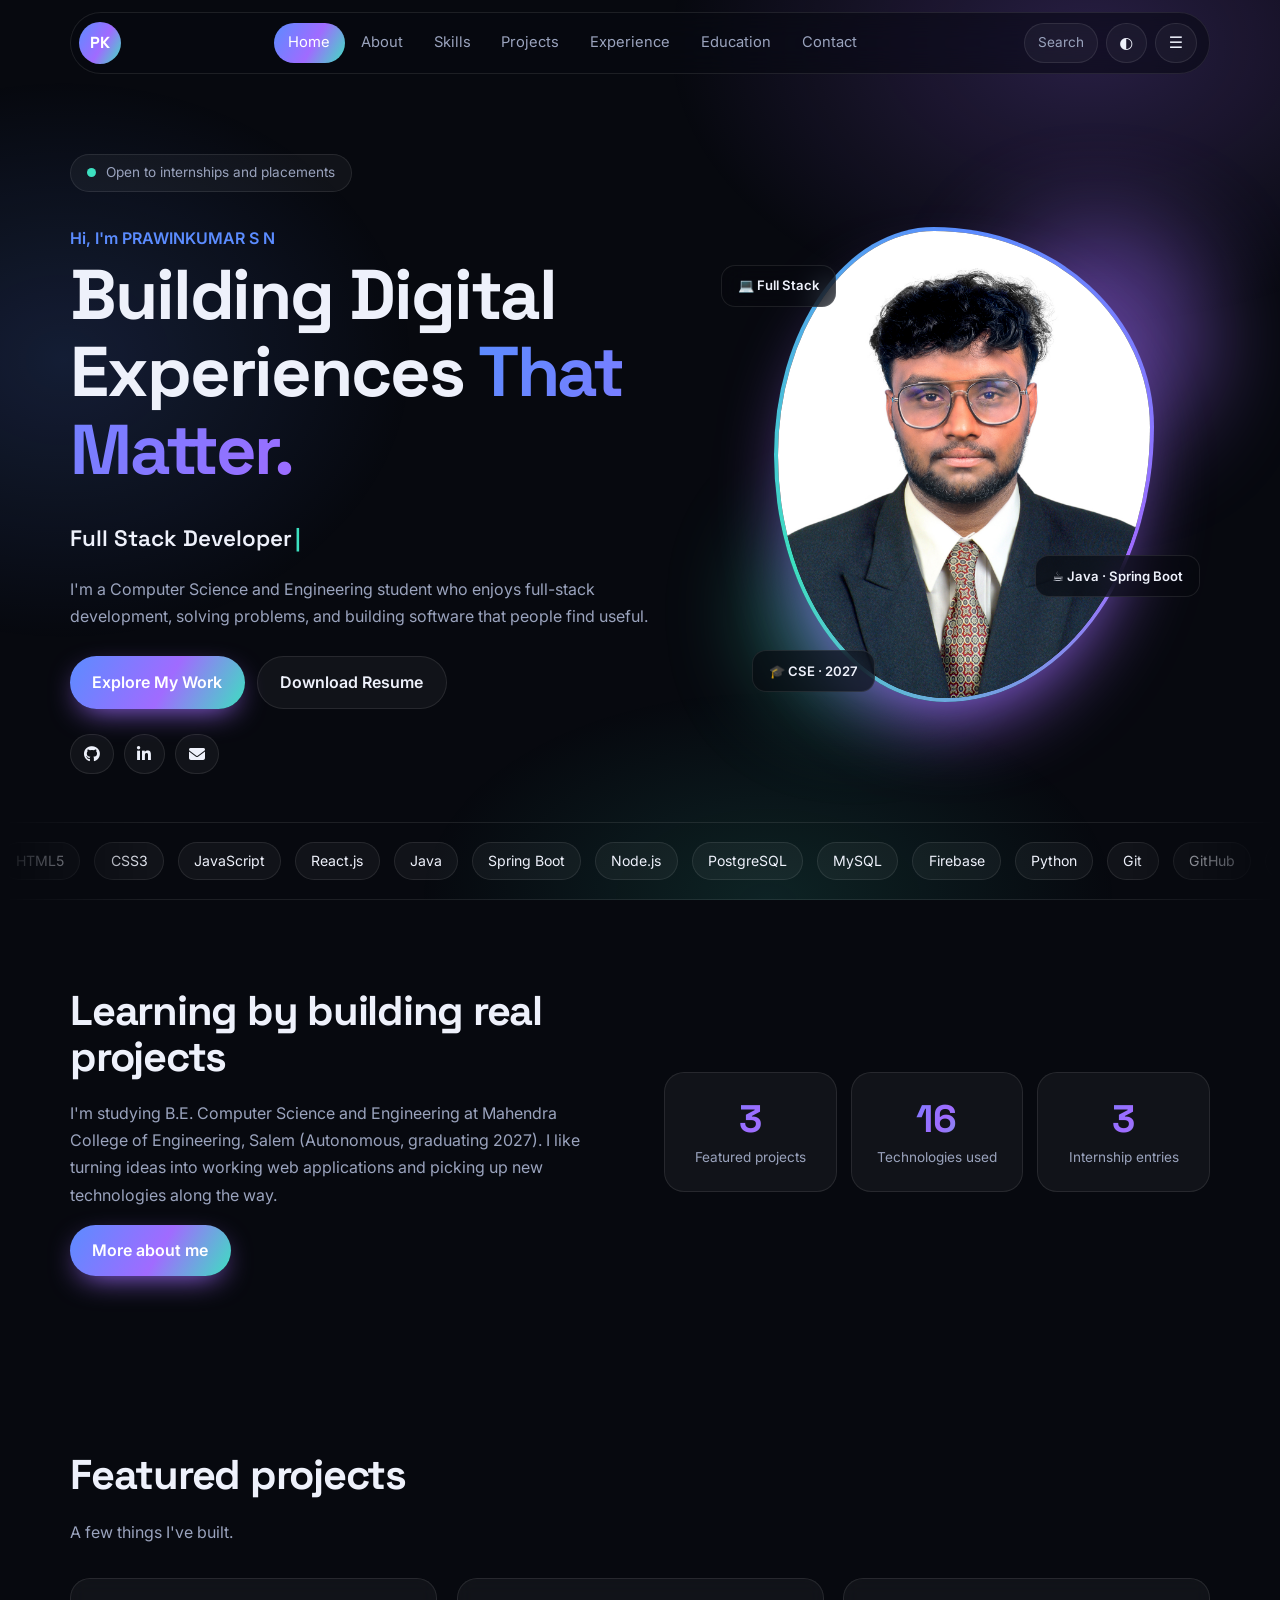
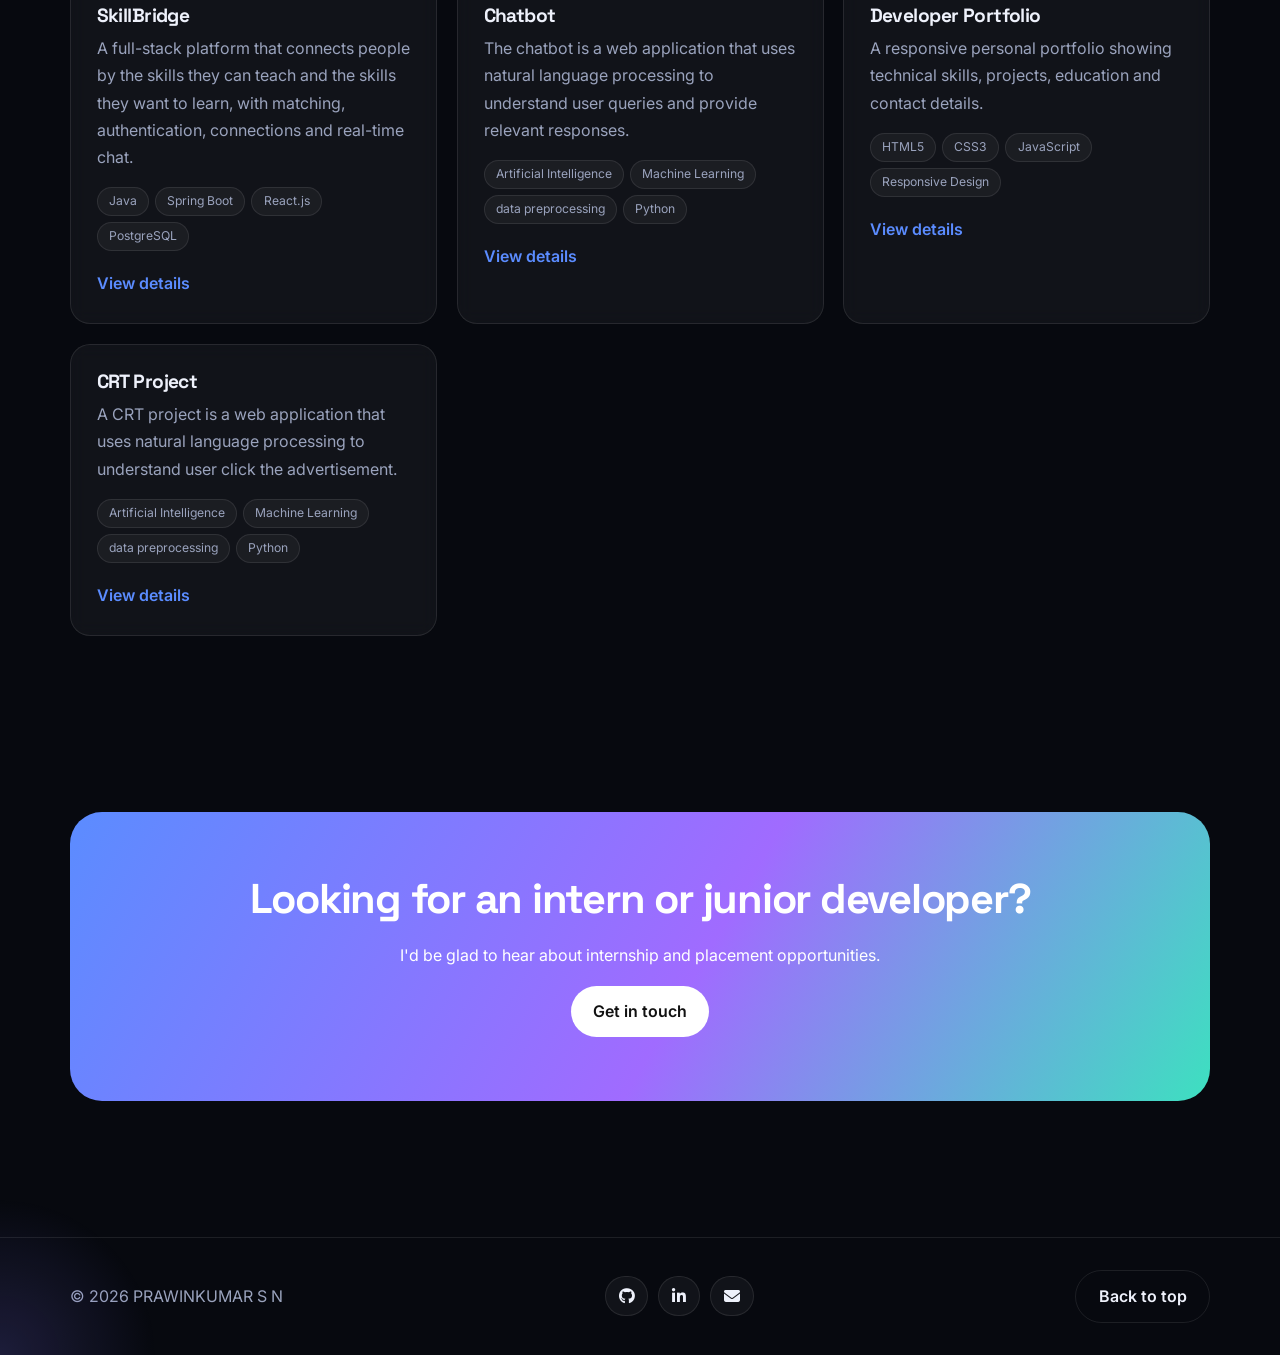
==== commit 3b2d5ef0: "Update for livedemo portfolio" ====
--- a/index.html
+++ b/index.html
@@ -49,7 +49,7 @@
       <div class="container split">
         <div class="reveal">
           <h2>Learning by building real projects</h2>
-          <p>I'm studying B.E. Computer Science and Engineering at Mahendra College of Engineering, Salem (Anna University, graduating 2027). I like turning ideas into working web applications and picking up new technologies along the way.</p>
+          <p>I'm studying B.E. Computer Science and Engineering at Mahendra College of Engineering, Salem (Autonomous, graduating 2027). I like turning ideas into working web applications and picking up new technologies along the way.</p>
           <a class="btn primary" href="about.html">More about me</a>
         </div>
         <div class="stats reveal" id="stats"></div>
